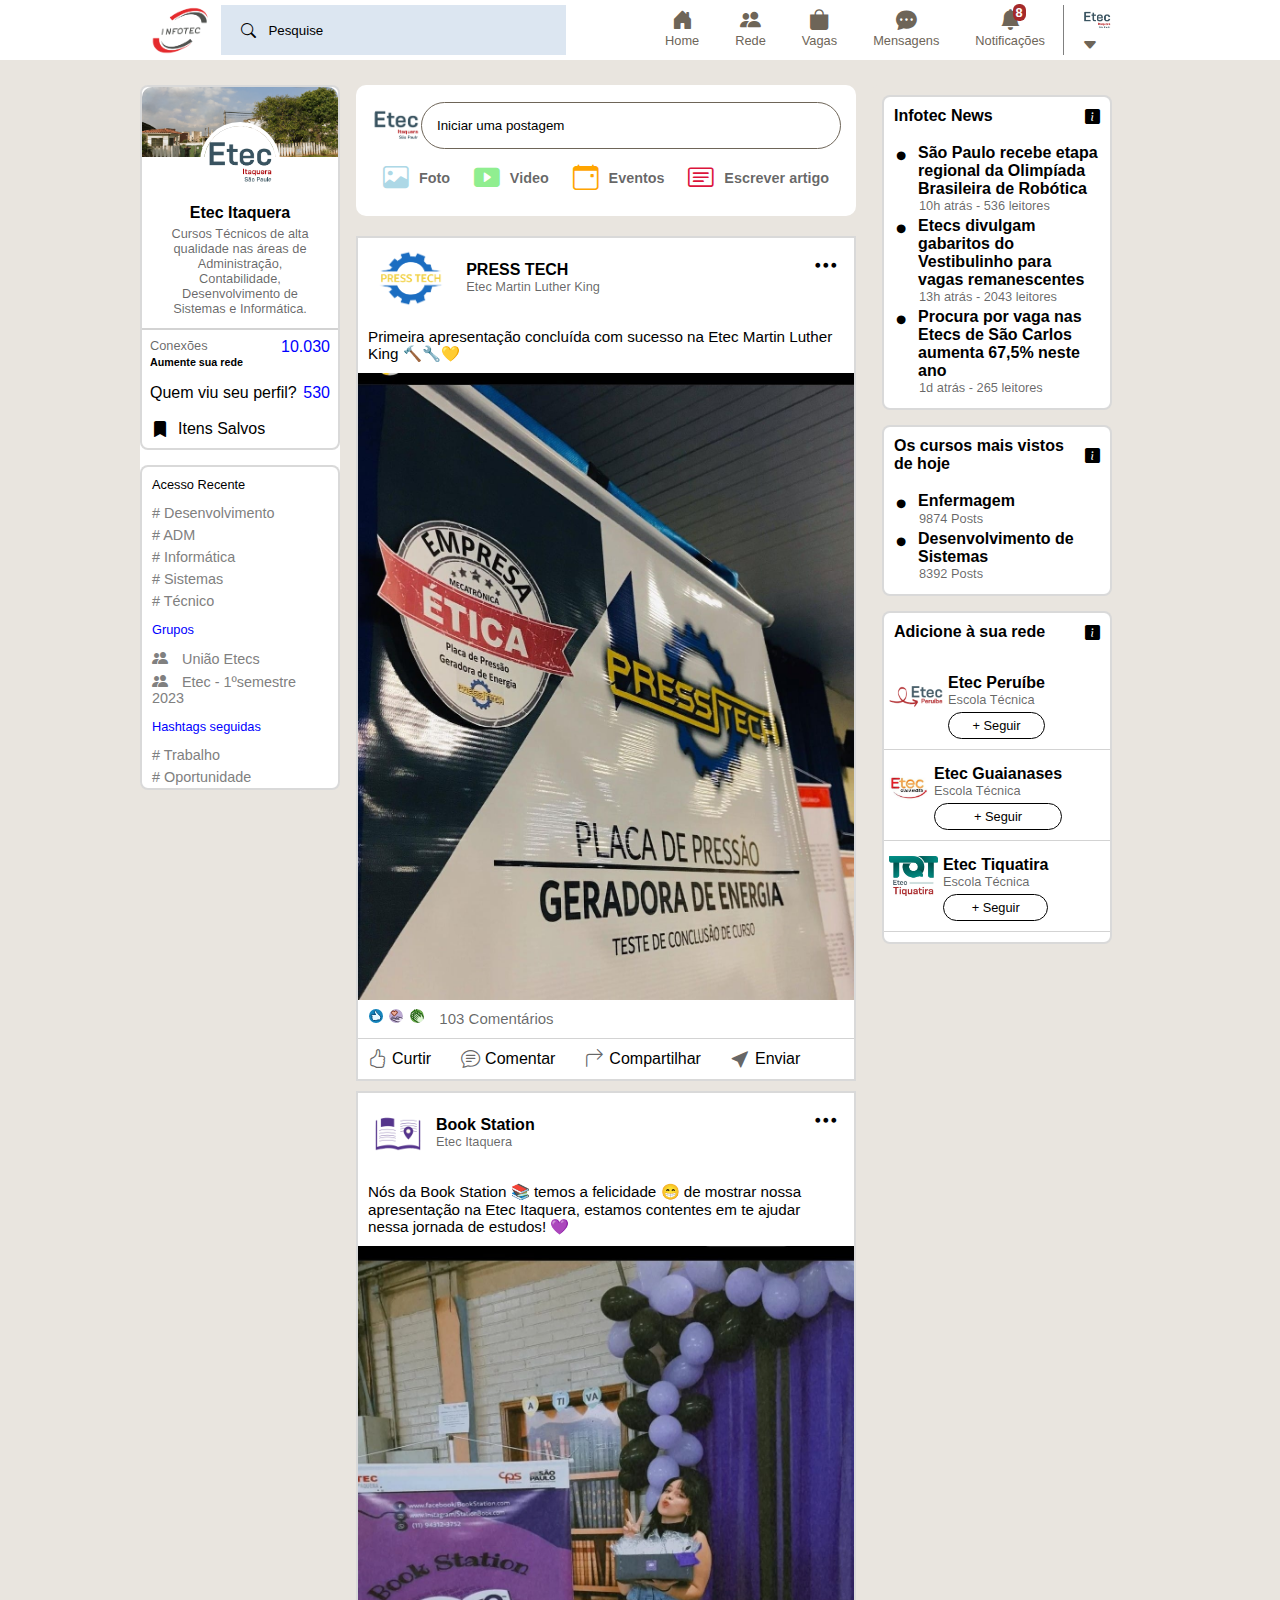
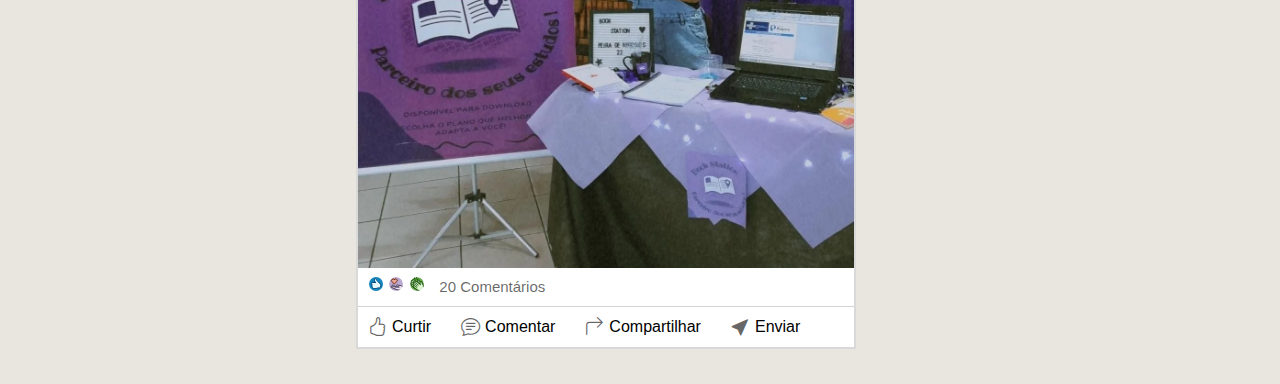
==== index.html @ 83919530 "att index" ====
<html lang="en">

<head>

    <meta name="viewport" content="width=device-width, initial-scale=1.0">

    <link rel="stylesheet" href="public/style.css">
    <link rel="stylesheet" href="public/mainbody.css">
    <link rel="stylesheet" href="public/sidebar.css">
    <link rel="stylesheet" href="public/activities.css">
    <title>Infotec</title>
    <link rel="stylesheet" href="https://cdn.jsdelivr.net/npm/bootstrap-icons@1.4.1/font/bootstrap-icons.css">
    <link rel="shortcut icon" href="public/infoteclogo.png" type="image/x-icon">
    <style>
        * {
            font-family: -apple-system, BlinkMacSystemFont,
                'Segoe UI', Roboto, Oxygen, Ubuntu, Cantarell,
                'Open Sans', 'Helvetica Neue', sans-serif;
        }
    </style>
</head>

<body>

    <!-- Nav bar header -->
    <div class="header">
        <div class="header_left">
            <img src="public/logoinfotec.png" style="height:50px" ; alt="no image">
            <div class="search_box">
                <i class="bi bi-search"></i>
                <input type="text" class="search_input" value="Pesquise">
            </div>
        </div>
        <div class="header_right">
            <div class="nav_link ">
                <div class="nav_icon">
                    <i class="bi bi-house-door-fill" style="font-size: 1.3rem  !important;"></i>
                </div>
                <div class="nav_text">Home</div>
            </div>

            <div class="nav_link network">
                <div class="nav_icon">
                    <i class="bi bi-people-fill" style="font-size: 1.3rem  !important;"></i>
                </div>
                <div class="nav_text">Rede</div>
            </div>

            <div class="nav_link jobs">
                <div class="nav_icon"><i class="bi bi-bag-fill" style="font-size: 1.3rem  !important;"></i></div>
                <div class="nav_text">Vagas</div>
            </div>

            <div class="nav_link">
                <div class="nav_icon">
                    <i class="bi bi-chat-dots-fill" style="font-size: 1.3rem  !important;"></i>
                </div>
                <div class="nav_text">Mensagens</div>
            </div>

            <div class="nav_link">
                <div class="nav_icon">
                    <div class="info">8</div>
                    <i class="bi bi-bell-fill" style="font-size: 1.3rem  !important;"></i>
                </div>
                <div class="nav_text">Notificações</div>
            </div>

            <div class="header_right_2" style="border-left: 1px solid grey;">
                <div class="nav_link">
                    <div class="nav_icon">
                        <img src="public/image.png" alt="non" style="height:30px;object-fit: contain;border-radius:50px; ;">
                        <div class="nav_text dropdown drop">

                            <i class="bi bi-caret-down-fill dropdown"
                                style="font-size: 1rem  !important; float: center;"></i>
                            <div class="dropdown-content">
                                <div class="dropdown_profile">
                                    <img src="public/image.png" style="height:50px;object-fit: contain;border-radius:50px;"
                                        alt="noimage">
                                    <div class="dropdown_profile_info" style="padding-left:10px;">
                                        <div class="act_title">
                                            Etec Itaquera
                                        </div>
                                        <div class="acoount_name">
                                            Cursos Técnicos de alta qualidade nas áreas de Administração, Contabilidade,
                                            Desenvolvimento de Sistemas e Informática.
                                        </div>
                                    </div>
                                </div>
                                <div class="profile_view_button">
                                    Ver Perfil
                                </div>

                                <div class="bdr_bottom"></div>
                                <div class="title" style="color:black;">Configurações</div>
                                <div class="list">Ajustes & Privacidade</div>
                                <div class="list">Ajuda</div>
                                <div class="list bdr_bottom">Idioma</div>

                                <div class="title" style="color:black;">Gerenciar</div>
                                <div class="list">Posts & Atividade</div>
                                <div class="list bdr_bottom">Conta Empresarial</div>
                                <div class="list">Sair</div>
                            </div>
                        </div>
                    </div>
                </div>
                <div class="small_screen">
                    <i class="bi bi-three-dots"></i>
                </div>
            </div>
        </div>
    </div>

    <!-- Mainbody -->
    <div class="mainbody">
        <div class="sidebar" style="border:none;">

            <div class="sidebar_first_col">
                <div class="profile_header" style="border-top-left-radius: 10px;border-top-right-radius:10px;"></div>
                <img src="public/image.png" alt="noimage" style="height:80px;
                    width:80px;
                    border-radius: 50%;
                    border:4px solid white;
                    
                    margin:-35px auto 0 auto;">

                <div class="profile_info">
                    <p style="text-align: center;" class="act_title">Etec Itaquera</p>
                    <p class="account_name">Cursos Técnicos de alta qualidade nas áreas de Administração, Contabilidade,
                        Desenvolvimento de Sistemas e Informática.
                    </p>
                </div>

                <div style="border:0.2px solid lightgrey"></div>
                <div class="connections">
                    <span style="float:left" class="account_name">Conexões</span>
                    <span style="float:right"><a href="#" style="color:blue;">10.030</a></span>
                    <br>
                    <h6>Aumente sua rede</h6>
                </div>
                <div class="viewed">
                    <div class="text" class="account_name">Quem viu seu perfil?</div>
                    <div><a href="#" style="color:blue;">530</a></div>
                </div>

                <div class="sidebar_footer">
                    <i class="bi bi-bookmark-fill"></i>
                    <div>Itens Salvos</div>
                </div>
            </div>

            <div class="sidebar_second_col">
                <div class="sidebar_title">Acesso Recente</div>
                <div class="recent">
                    <div class="sidebar_second_text"># Desenvolvimento</div>
                    <div class="sidebar_second_text"># ADM</div>

                    <div class="sidebar_second_text"># Informática</div>

                    <div class="sidebar_second_text"># Sistemas</div>

                    <div class="sidebar_second_text"># Técnico</div>
                </div>
                <div class="sidebar_title" style="color:blue">Grupos</div>


                <div class="recent">
                    <div class="sidebar_second_text"><i class="bi bi-people-fill"
                            style="margin-right:10px;font-size: medium;"></i> União Etecs</div>
                    <div class="sidebar_second_text"><i class="bi bi-people-fill"
                            style="margin-right:10px;font-size: medium;"></i> Etec - 1ºsemestre 2023</div>


                </div>

                <div class="sidebar_title" style="color:blue">Hashtags seguidas</div>


                <div class="recent">
                    <div class="sidebar_second_text"># Trabalho</div>
                    <div class="sidebar_second_text"># Oportunidade</div>
                </div>
            </div>

        </div>

        <!-- POSTS -->
        <div class="posts">
            <div class="post_box">
                <div class="input">
                    <div class="input_text">
                        <img src="public/image.png" alt="no image" class=profile>
                        <input type="text" value="Iniciar uma postagem" class="post_input">
                    </div>
                    <div class="input_blocks">
                        <div class="input_option">
                            <div class="option"><i class="bi bi-image" style="color:lightblue"></i> </div>
                            <div class="option_text">Foto</div>
                        </div>
                        <div class="input_option">
                            <div class="option"><i class="bi bi-play-btn-fill" style="color:lightgreen"></i> </div>
                            <div class="option_text">Video</div>
                        </div>
                        <div class="input_option">
                            <div class="option"><i class="bi bi-calendar-event" style="color:orange"></i> </div>
                            <div class="option_text">Eventos</div>
                        </div>
                        <div class="input_option">
                            <div class="option"><i class="bi bi-card-text" style="color:crimson"></i> </div>
                            <div class="option_text">Escrever artigo</div>
                        </div>
                    </div>
                </div>
            </div>

            <div class="post_item">
                <div class="post_item_header">
                    <div class="post_item_info">
                        <img src="public/logoPress.png" alt="no image" class="post_profile" style="height:60px">
                        <div class="post_item_owner" style="margin-left:8px;">
                            <a href="#" class="act_title">PRESS TECH </a>
                            <p class="account_name">Etec Martin Luther King</p>
                        </div>
                    </div>
                    <i class="bi bi-three-dots" style="padding:5px;"></i>
                </div>

                <div class="post_item_body_info">
                    <p style="font-size: 0.95rem;">Primeira apresentação concluída com sucesso na Etec Martin Luther King 🔨🔧💛
                    </p>
                </div>

                <img width="100%" controls class="post_iten_body_video" style="outline:none;" src="public/WhatsApp Image 2023-07-19 at 13.06.39.jpeg" alt="">
                <!-- <video width="100%" controls class="post_iten_body_video" style="outline:none;">
                    <source src="box_model.mp4" type="video/mp4">
                </video> -->

                <div class="post_item_comment_info">
                    <img src="public/1.svg" alt="">
                    <img src="public/2.svg" alt="">
                    <img src="public/3.svg" alt="">
                    <span class="account_name">103 Comentários</span>

                </div>

                <div class="post_item_footer">
                    <div class="footer_item">
                        <i class="bi bi-hand-thumbs-up"></i>
                        <div>Curtir</div>
                    </div>
                    <div class="footer_item">
                        <i class="bi bi-chat-text"></i>
                        <div>Comentar</div>
                    </div>
                    <div class="footer_item">
                        <i class="bi bi-arrow-90deg-right"></i>
                        <div>Compartilhar</div>

                    </div>
                    <div class="footer_item">

                        <i class="bi bi-cursor-fill"></i>
                        <div>Enviar</div>

                    </div>
                </div>  
            </div>

            <div class="post_item">
                <div class="post_item_header">
                    <div class="post_item_info">
                        <img src="public/logoBook.png" alt="no image" class="post_profile" style="height:60px">
                        <div class="post_item_owner" style="margin-left:8px;">
                            <a href="#" class="act_title">Book Station </a>
                            <p class="account_name">Etec Itaquera</p>
                        </div>
                    </div>
                    <i class="bi bi-three-dots" style="padding:5px;"></i>
                </div>

                <div class="post_item_body_info">
                    <p style="font-size: 0.95rem;">Nós da Book Station 📚 temos a felicidade 😁 de mostrar nossa apresentação na Etec Itaquera, estamos contentes em te ajudar nessa jornada de estudos! 💜
                    </p>
                </div>

                <img width="100%" controls class="post_iten_body_video" style="outline:none;" src="public/WhatsApp Image 2023-07-19 at 13.06.46.jpeg" alt="">
                <!-- <video width="100%" controls class="post_iten_body_video" style="outline:none;">
                    <source src="box_model.mp4" type="video/mp4">
                </video> -->

                <div class="post_item_comment_info">
                    <img src="public/1.svg" alt="">
                    <img src="public/2.svg" alt="">
                    <img src="public/3.svg" alt="">
                    <span class="account_name">20 Comentários</span>

                </div>

                <div class="post_item_footer">
                    <div class="footer_item">
                        <i class="bi bi-hand-thumbs-up"></i>
                        <div>Curtir</div>
                    </div>
                    <div class="footer_item">
                        <i class="bi bi-chat-text"></i>
                        <div>Comentar</div>
                    </div>
                    <div class="footer_item">
                        <i class="bi bi-arrow-90deg-right"></i>
                        <div>Compartilhar</div>

                    </div>
                    <div class="footer_item">

                        <i class="bi bi-cursor-fill"></i>
                        <div>Enviar</div>

                    </div>
                </div>  
            </div>

            

            

        </div>
        <div class="activity">

            <div class="news">

                <div class="news_head">
                    <div class="news_title">Infotec News</div>
                    <i class="bi bi-info-square-fill" style="font-size:15px;"></i>
                </div>
                <br>

                <div class="new_list">

                    <a class="act_title"
                        href="https://g1.globo.com/sp/sao-paulo/noticia/2019/08/04/sao-paulo-recebe-etapa-regional-da-olimpiada-brasileira-de-robotica.ghtml"
                        target="_blank" style="display: flex;flex-direction: row;align-items: flex-start;">
                        <i class="bi bi-record-fill"
                            style="font-size:14px;margin-right:10px;display:block;margin-top:5px;">
                        </i>
                        São Paulo recebe etapa regional da Olimpíada Brasileira de Robótica
                    </a>
                    <div style="margin-left:25px;" class="account_name">10h atrás - 536 leitores</div>
                </div>


                <div class="new_list">
                    <a class="act_title"
                        href="https://g1.globo.com/sp/sao-paulo/noticia/2019/06/18/etecs-divulgam-gabaritos-do-vestibulinho-para-vagas-remanescentes.ghtml"
                        target="_blank" style="display: flex;flex-direction: row;align-items: flex-start;">
                        <i class="bi bi-record-fill"
                            style="font-size:14px;margin-right:10px;display:block;margin-top:5px;">
                        </i>
                        Etecs divulgam gabaritos do Vestibulinho para vagas remanescentes
                    </a>
                    <div style="margin-left:25px;" class="account_name">13h atrás - 2043 leitores</div>
                </div>
                <div class="new_list">
                    <a class="act_title"
                        href="https://g1.globo.com/sp/sao-carlos-regiao/noticia/2019/03/19/procura-por-vaga-nas-etecs-de-sao-carlos-aumenta-675-neste-ano.ghtml"
                        target="_blank" style="display: flex;flex-direction: row;align-items: flex-start;">
                        <i class="bi bi-record-fill"
                            style="font-size:14px;margin-right:10px;display:block;margin-top:5px;">
                        </i>
                        Procura por vaga nas Etecs de São Carlos aumenta 67,5% neste ano
                    </a>
                    <div style="margin-left:25px;" class="account_name">1d atrás - 265 leitores</div>
                </div>

            </div>

            <div class="news">

                <div class="news_head">
                    <div class="news_title">Os cursos mais vistos de hoje</div>
                    <i class="bi bi-info-square-fill" style="font-size:15px;"></i>
                </div>
                <br>

                <div class="new_list">
                    <div class="act_title" style="display: flex;flex-direction: row;align-items: flex-start;">
                        <i class="bi bi-record-fill"
                            style="font-size:14px;margin-right:10px;display:block;margin-top:5px;"></i>
                        Enfermagem
                    </div>
                    <div style="margin-left:25px;" class="account_name">9874 Posts</div>
                </div>

                <div class="new_list">
                    <div class="act_title" style="display: flex;flex-direction: row;align-items: flex-start;">
                        <i class="bi bi-record-fill"
                            style="font-size:14px;margin-right:10px;display:block;margin-top:5px;"></i>
                        Desenvolvimento de Sistemas
                    </div>
                    <div style="margin-left:25px;" class="account_name">8392 Posts</div>
                </div>
            </div>

            <div class="news">
                <div class="news_head">
                    <div class="news_title act_title">Adicione à sua rede</div>
                    <i class="bi bi-info-square-fill" style="font-size:15px;"></i>
                </div>
                <br>
                <div class="account_feed">
                    <img src="public/unilever.png" alt="no image" class="account_picture">
                    <div class="account_info">
                        <p class="act_title">Etec Peruíbe</p>
                        <p class="account_name">Escola Técnica</p>
                        <div class="follow">
                            + Seguir
                        </div>
                    </div>
                </div>
                <div class="account_feed">
                    <img src="public/guainases.jpg" alt="no image" class="account_picture">
                    <div class="account_info">
                        <h4 class="act_title">Etec Guaianases</h4>
                        <p class="account_name">Escola Técnica</p>

                        <div class="follow">
                            + Seguir
                        </div>
                    </div>
                </div>

                <div class="account_feed">
                    <img src="public/myntra.jpg" alt="no image" class="account_picture">
                    <div class="account_info">
                        <h4 class="act_title">Etec Tiquatira</h4>
                        <p class="account_name">Escola Técnica</p>

                        <div class="follow">
                            + Seguir
                        </div>
                    </div>
                </div>
            </div>
        </div>

    </div>
    <script src="/__/firebase/8.4.3/firebase-app.js"></script>
    <script src="/__/firebase/init.js"></script>
</body>

</html>
---- public/style.css ----
*{
    box-sizing: border-box;
    margin:0px;
}
:root{
    --search :#dce6f1;
    --header_text: rgba(0,0,0,.9);
    --font_header_icon_size: 1.6rem;   
    --para_font_size: 0.8rem;
    --para_color:rgba(0,0,0,.6);
    --para_font_weight: 400;
    --header_font_weight: 600;
    --body_background: #e9e5df;
    
} 

body{
    background-color: var(--body_background);
}

.header{
    padding:5px 150px;
    position:sticky;
    top:0;
    display: flex;
    justify-content: space-between;
    align-items: center;
    background-color: white;
    z-index:1;
}


.header_left{
    display: flex;
    flex-direction: row;
    height: fit-content;
}
.header_left > img{
    object-fit: contain;
    height: 40px;
}

.header_left > .search_box{
    background-color: var(--search);
 
    display: flex;
    
    flex-direction: row;
    justify-content: space-around;
    align-items: center;
    font-weight: 600;
 
    margin-left:10px;

 
}



.header_right_2{
    display: flex;
    flex-direction: row;
    justify-content: center;
    align-items: center;
}
.search_box > input[type=text]{
    border: none;
    outline: none;
    background: transparent;
    height:40px;
    margin-left:10px;
    width:300px;
}

.header_right{
    display:flex;
    flex-direction: row;
  
}

.nav_link{
    box-sizing: content-box;
    display: flex;
    flex-direction: column;
    justify-content: center;
    align-items: center;
    color:#6e6558;
    padding:0px 18px;
}

.nav_link:hover{

    color:rgba(0,0,0) ;
    cursor:pointer;
}
.bi{
    font-size: var(--font_header_icon_size);

}

.nav_text{
    font-size: var(--para_font_size);
    padding: 2px 0px;
}


.nav_icon{
    position:relative;
    font-size: var(--para_font_size);

}

.info{
    position:absolute;
    top:-6;
    right:-5;
    background-color:brown;
    color:white;
    padding:1px 3px;
    font-weight: 600;
    border-radius: 6px;
}

.bi-search{
    font-size: 15px !important;
    font-weight: 600 !important;
    margin-left: 20px;

}

.right_nav_text{
    width:130px;
    text-align: center;
    font-size: 0.8rem;
}
---- public/mainbody.css ----
:root{
    --message: rgba(0,0,0,0.6);
    --border_color: rgba(0,0,0,.15);
    --para_color:rgba(0,0,0,.6)
}
.mainbody{
    margin:25px 140px;
    display: grid;
    grid-template-columns: 20% 50% 25%;
    grid-gap:16px;
 
}

.sidebar, .posts, .activity{
    background-color:white;
    padding:10px;
    border-top-right-radius: 8px;
    border-top-left-radius: 8px;
    border:2px solid var(--border_color);
  

}

/* .sidebar{
    border:none;
    background-color: #e9e5df;
}
.activity{
    padding:0px;
    border:none;
} */

.sidebar{
    display:grid;
    grid-template-rows: 1fr;
    grid-row-gap: 5px ;

}

.sidebar, .activity{
    height: fit-content;
    display: flex;
    flex-direction: column;
    justify-content: stretch;
  
}

.posts{
    background: transparent;
    padding:0px;
    border: none;
    display: flex;
    flex-direction: column;
    align-items: stretch;

}

.post_item{
    background-color:white;

    border:2px solid var(--border_color);

    height:fit-content;
} 
.post_item_header{
    padding:10px;
}
.box1, .act{
    height:300px;
}

.profile{
    height:50px;
    border-radius: 50%;
}


.post_input{
    width:90%;
    padding:15px;
    border: 1px solid #6e6558;
    border-radius:500px;
    outline:none;
    color:black;

}

.post_input:hover{
    background: transparent;
}

.input_blocks{
    display: flex;
    flex-direction: row;
    justify-content: space-around;
    align-items:center;
    flex-wrap: wrap;

}

.input_option{
    display: flex;
    flex-direction: row;
    align-items: center;
}


.post_box{
    padding:15px;
    background-color: white;
    margin-bottom:20px;
    border-radius: 10px;
    color: var(--para_color);
    font-weight: 400;
}
.input_text{
    display: flex;
    flex-direction: row;
    justify-content: space-evenly;
    align-items: center;

}

.option{
    margin-right:10px;
}

.post_item{
    margin-bottom: 10px;
}
.input_option{
    padding:10px;
    margin-top:5px;
    border-radius:5px;
}
.input_option:hover{
    
    background:rgba(0,0,0,.15);
    cursor:pointer;
}

.post_item_owner > a{
    text-decoration:none;
    color:black;
    font-size: 1.4 rem;
    font-weight:600;
}
.post_item_owner > a:hover{
    color:blue;
}


.post_item_header{
    display: flex;
    justify-content: space-between;
    align-items: flex-start;
}

.post_item_info{
    display: flex;
    align-items: center;
    justify-content: space-between;
}

.post_item_body_info{
    padding-left:10px;
    padding-right:10px;
   
}

.post_item_body_info > p{
    font-size: 0.8rem;
}
.post_item_header > i:hover{
    cursor:pointer;
    background-color:lightgray;
    border-radius: 500px;
    
}


.post_item_body_info >p {
    padding:10px 0px;
    font-size: 1.05rem;
    color:black;
}

.post_item_body_video > video{
   object-fit: contain;
   width: 400px;
}

.post_item_footer{
    display: flex;
    flex-direction: row;
    justify-content: flex-start;
    align-items: center;
    border-top:1px solid lightgray;
    flex-wrap: wrap;

}

.post_item_footer > .footer_item{
    margin-right:10px;
    color:black;
    font-size: 0.8 rem !important;
}

.footer_item{
    display:flex;
    align-items: center;
    justify-content: space-between;
    padding:10px;
}

.footer_item:hover{
    background-color:lightgrey;
    padding:10px;
    cursor:pointer;
}

.footer_item > i{ 
    font-weight: 600;
    color:var(--message);
    font-size:1.2rem;
    margin-right:5px;
}


.post_item_comment_info{
    margin:4px 0px;
    padding-left:10px;
    padding-right: 10px;
}

.post_item_comment_info > span{
    line-height: 2;
    margin-left:10px;
    font-size: 15px;
}
---- public/sidebar.css ----
:root{
    --message: rgba(0,0,0,0.6);
    --message_font_size:0.8rem;
    --sidebar_title_size: 0.8rem;
    --message_font_weight: 500;
    --list_background: #e9e5df;
}

.sidebar{
    padding:0  !important;
    border-radius: 10px;
    border:1px solid black;
    display: flex;
    flex-direction: column;
}

.profile_header {
    background-image: url("fundo.png");
    height: 70px;
    background-size: cover;
}

.sidebar_first_col > .profile_info{
    text-align: center;
    padding:0px 20px;
    padding-bottom:10px; 
}

.sidebar_first_col{
display: flex;
flex-direction: column;
align-items: stretch;
border:2px solid rgba(0,0,0,.15);
margin-bottom:10px;
width:100%;
background-color: white;
}

.profile_info > p{
    padding:2px;
}

.connections{
    padding:8px;
    width:100%;
}
.viewed{
    padding:8px;
    height: fit-content;
    display:flex;
    align-items: center;
    justify-content: space-between;
    width:100%;
}


.connections:hover{
    background:var(--list_background);
    cursor: pointer;
}

.viewed:hover{
    background:var(--list_background);
    cursor: pointer;

}

.sidebar_footer{
    display: flex;
    align-items: center;
    padding:10px;
}

 .sidebar_footer >i{
    margin-right:10px;
    font-size: medium;
}

.sidebar_access{
    padding:10px;
    font-size: var(--sidebar_title_size);
    border: 1px solid lightgray;
    border-left:none;
    width:100%;
    border-right:none;

}
a{
    text-decoration: none;
    color:black;

}

.sidebar_access:hover{
    cursor: pointer;
    background-color: var(--list_background);
}

 a:hover{
    color:blue;
}

.sidebar_second_col{
    display: flex;
    flex-direction: column;
    align-items:stretch;
    height:fit-content;
    flex-wrap: wrap;
    border:2px solid rgba(0,0,0,.15);
    background-color:white;
}

.title_text:hover{
    text-decoration: underline;
}

.sidebar_title{
    margin:10px;
    font-size: var(--message_font_size);
  
}
.sidebar_second_text{
    padding:3px 10px;
    font-size: 0.9rem;
    color:grey;
    font-weight: 500;
}

.sidebar_second_text:hover{
    background-color: var(--list_background);
}

.sidebar_second_col, .sidebar_first_col{
    border-radius: 8px;
}

/* .recent{
    padding:0 10px;
} */
---- public/activities.css ----
:root{
    --message: rgba(0,0,0,0.6);
    --message_font_size:0.8rem;
    --message_title_size: 0.9rem;
    --message_font_weight: 600;
    --list_background: #e9e5df;
}
.new_list{
    background-color: white;
    margin-bottom:2px;
    display: flex;
    flex-direction: column;
    align-items: stretch;
    
    padding: 1px 10px;
  
    justify-content: center;
   
    width:100%; 
}

.new_list:hover{
    background-color: var(--list_background);
    cursor: pointer;
}

.activity{
    background-color: #e9e5df !important;
    border:none;
}

.act_title{
    font-size: va(--message_title_size);
    font-weight: var(--message_font_weight);
    
}
.news{
    border:2px solid var(--border_color);
    height:fit-content;
    margin-bottom:15px;
    background-color: white;
    border-radius: 8px;
    padding-bottom:10px;
}

.news_title{
    font-weight: var(--message_font_weight);
}

.account_name{
    color:rgba(0,0,0,0.6);font-size: 0.8rem;
}

.account_feed{
    display: flex;
    flex-direction: row;
    margin-top:5px;
    padding:10px 5px;
    border-bottom: 1px solid lightgray;
    flex-wrap: wrap;

}
.account_picture{
    height:40px;
    object-fit: contain;
}
.account_info{
    margin-left:5px;
}
.follow{
    padding:5px;
    text-align: center;
    font-size: var(--message_font_size);
    font-weight: 500;
    margin-top:5px;
    border-radius: 50px;
    border:1px solid black;
}

.follow:hover{
    background-color:var(--list_background);
    cursor: pointer;
}

.news_head{
    display: flex;
    flex-direction: row;
    align-items: center;
    justify-content: space-between;
    padding:10px;
    padding-bottom: 0px;
}

.small_screen{
    display: none;
}

.option_text{
    font-size: 0.9rem;
    font-weight: var(--message_font_weight);
}
.dropdown{
    position:relative;
 

}

.dropdown-content{
    display:none;
    height:fit-content;
    padding:5px 0px;
    position:absolute;
    left:-190px;
    
    background-color: white;
    border-radius:10px;
    border:1px solid lightgray;
    width: 250px;

}

.dropdown .title{
    font-size: var(--message_title_size);
    font-weight: 600;
    padding:10px;
    padding-bottom:5px;
    
}
.list{
    padding:8px 10px;
    font-size: small;
}

.list:hover{
    text-decoration: underline;
    background-color: var(--list_background);
}

.dropdown:hover .dropdown-content{
    display: block;
}

.bdr_bottom{
    border-bottom: 0.2px solid rgba(0,0,0,.15);
}

.dropdown_profile{
    display: flex;
    flex-direction: row;
    height: fit-content;
    padding:10px;
}

.profile_view_button{
    border:1px solid blue;
    text-align: center;
    padding:5px ;
    margin: 10px;
    
    border-radius: 500px;
}



@media  screen and (max-width:650px)  {
    .sidebar, .activity{
        display: none;
    }
    .mainbody{
        margin:0px 5px;
        display: grid;
        grid-template-columns: 1fr;
    }
    .header{
        margin
        :0px;
        padding:10px;
    }
    .nav_text{
        display: none;
    }

    .search_input{
        display: none;
    }
    .search_box{
        background-color: white  !important;
    }

    .height_right_2 > .nav_link, .right_nav_text{
        display:none;

    }
    .small_screen{
        display: block;
        padding:5px;
        border-radius:50px;
        
    }
    .small_screen:hover{
        background-color: lightgray;
        cursor: pointer;
    }
    .bi-grid-3x3-gap-fill{
        display: none;
    }

    .post_box{
        margin-top:20px;
    }

    .drop{
     display: block!important;
    }

    body::-webkit-scrollbar {
    
      }
}


@media screen and (min-width:650px) and (max-width:1000px){
    
    .sidebar{display: none;}
    .header{
        margin:0px;
        padding:10px;
    }
    .mainbody{
        display: grid;
        margin:0px 10px;
        margin-top: 15px;
        grid-template-columns: 1fr 0.5fr;
        
    }
    .small_screen{
        display: block;
        padding:5px;
        border-radius:50px;
        
    }
    .search_input{
        display: none;
    }
    .search_box{
        background-color: white  !important;
    }

    .right_nav_text{
        display:none;
    }
}

@media screen and (min-width:375px) and (max-width:649px){
    .jobs, .network{
        display:none;
    }
}
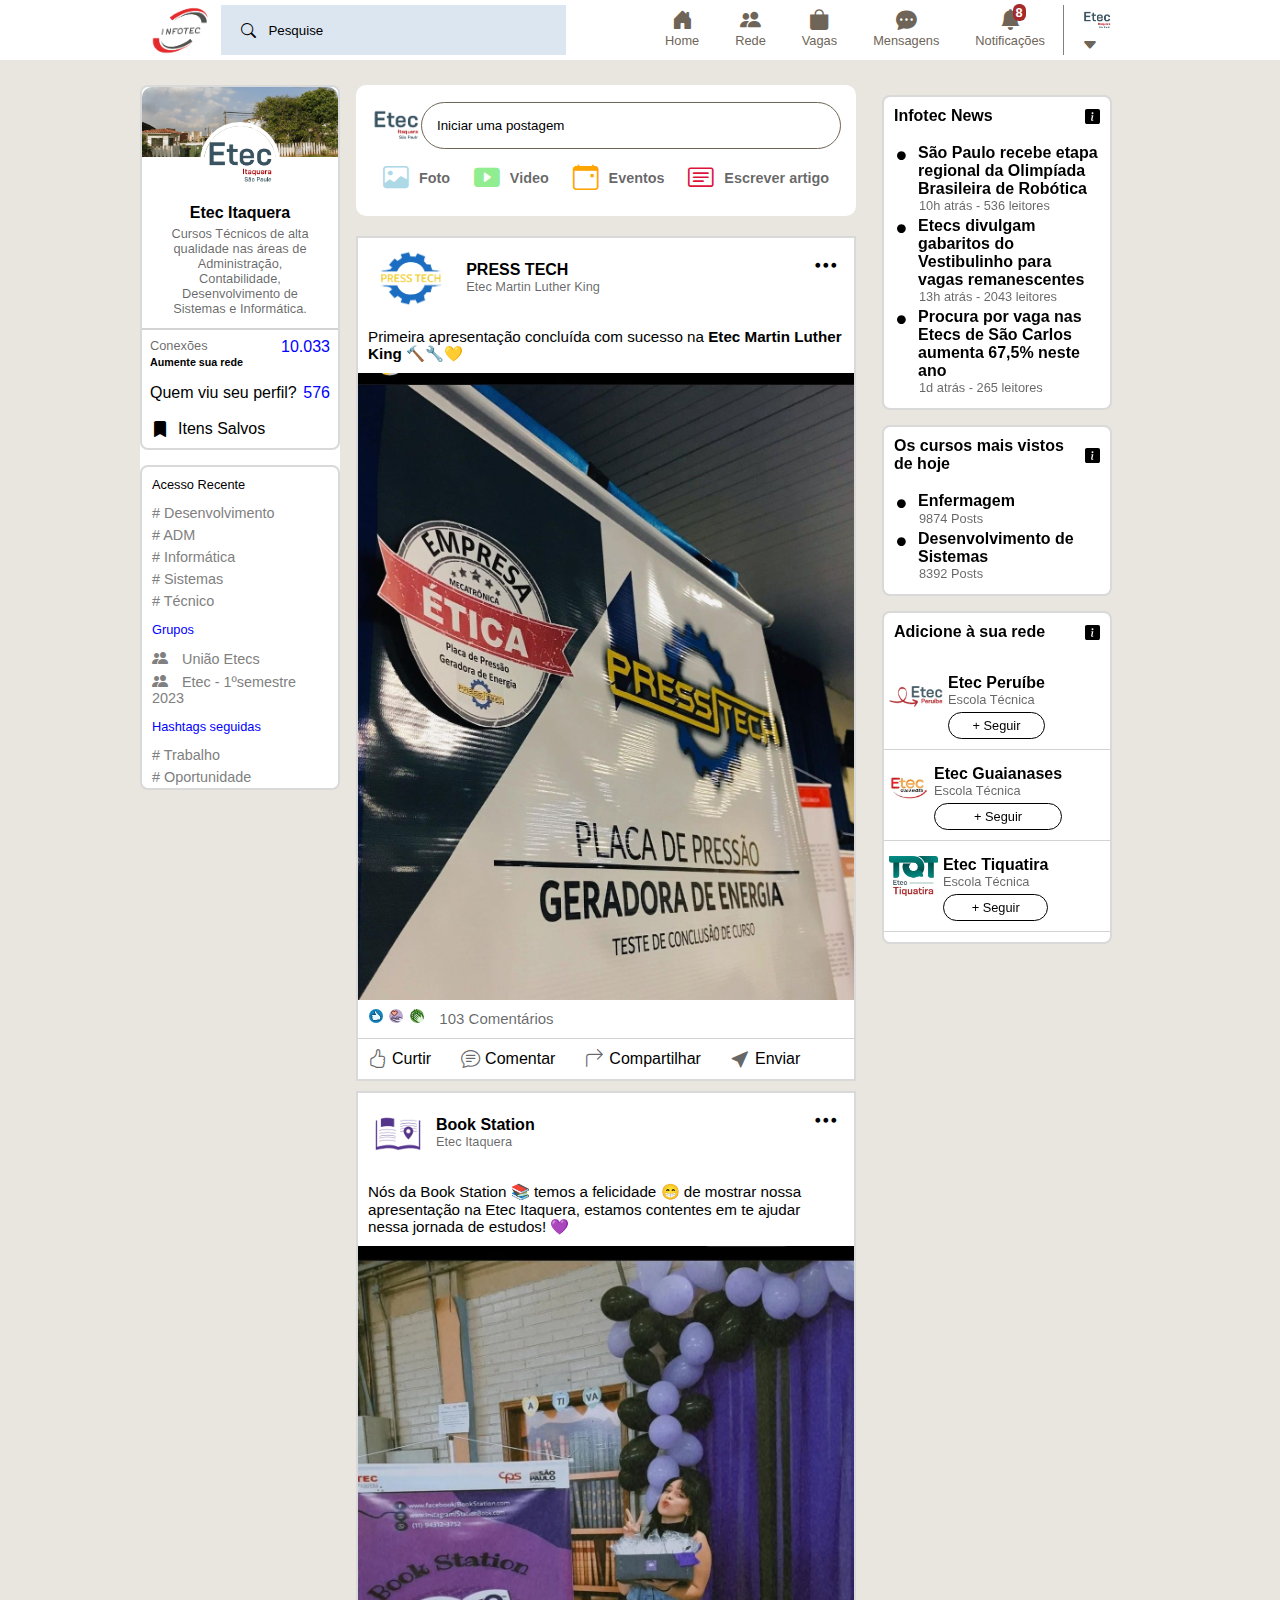
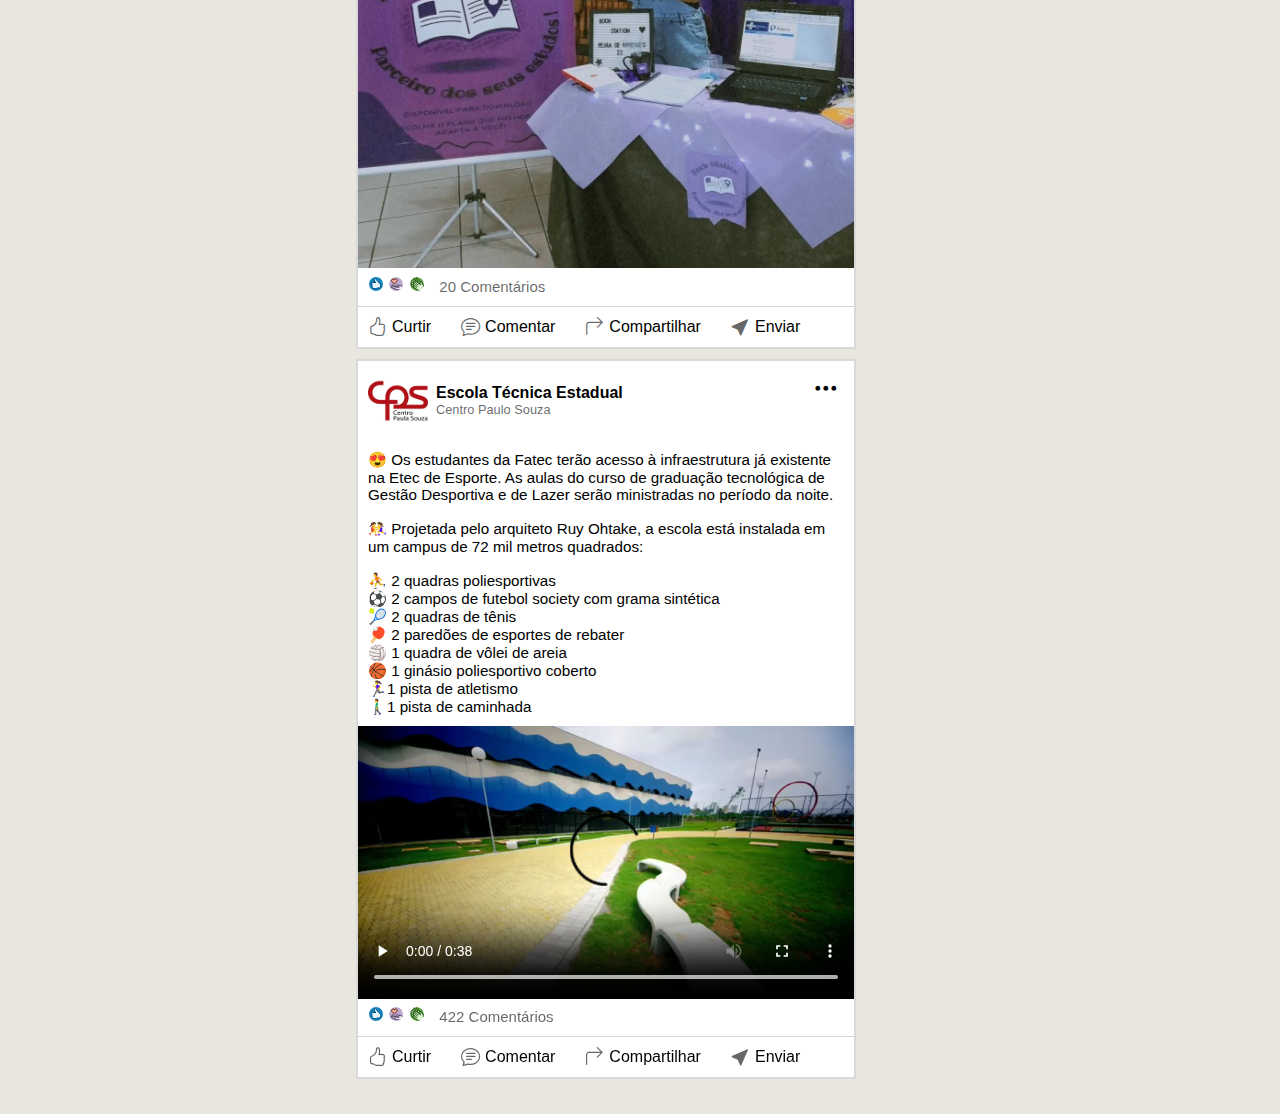
==== commit f10dca1b: "config att" ====
--- a/index.html
+++ b/index.html
@@ -10,7 +10,7 @@
     <link rel="stylesheet" href="public/activities.css">
     <title>Infotec</title>
     <link rel="stylesheet" href="https://cdn.jsdelivr.net/npm/bootstrap-icons@1.4.1/font/bootstrap-icons.css">
-    <link rel="shortcut icon" href="public/infoteclogo.png" type="image/x-icon">
+    <link rel="shortcut icon" href="public/logoinfotec.png" type="image/x-icon">
     <style>
         * {
             font-family: -apple-system, BlinkMacSystemFont,
@@ -69,15 +69,16 @@
             <div class="header_right_2" style="border-left: 1px solid grey;">
                 <div class="nav_link">
                     <div class="nav_icon">
-                        <img src="public/image.png" alt="non" style="height:30px;object-fit: contain;border-radius:50px; ;">
+                        <img src="public/image.png" alt="non"
+                            style="height:30px;object-fit: contain;border-radius:50px; ;">
                         <div class="nav_text dropdown drop">
 
                             <i class="bi bi-caret-down-fill dropdown"
                                 style="font-size: 1rem  !important; float: center;"></i>
                             <div class="dropdown-content">
                                 <div class="dropdown_profile">
-                                    <img src="public/image.png" style="height:50px;object-fit: contain;border-radius:50px;"
-                                        alt="noimage">
+                                    <img src="public/image.png"
+                                        style="height:50px;object-fit: contain;border-radius:50px;" alt="noimage">
                                     <div class="dropdown_profile_info" style="padding-left:10px;">
                                         <div class="act_title">
                                             Etec Itaquera
@@ -136,13 +137,13 @@
                 <div style="border:0.2px solid lightgrey"></div>
                 <div class="connections">
                     <span style="float:left" class="account_name">Conexões</span>
-                    <span style="float:right"><a href="#" style="color:blue;">10.030</a></span>
+                    <span style="float:right"><a href="#" style="color:blue;">10.033</a></span>
                     <br>
                     <h6>Aumente sua rede</h6>
                 </div>
                 <div class="viewed">
                     <div class="text" class="account_name">Quem viu seu perfil?</div>
-                    <div><a href="#" style="color:blue;">530</a></div>
+                    <div><a href="#" style="color:blue;">576</a></div>
                 </div>
 
                 <div class="sidebar_footer">
@@ -177,13 +178,11 @@
 
                 <div class="sidebar_title" style="color:blue">Hashtags seguidas</div>
 
-
                 <div class="recent">
                     <div class="sidebar_second_text"># Trabalho</div>
                     <div class="sidebar_second_text"># Oportunidade</div>
                 </div>
             </div>
-
         </div>
 
         <!-- POSTS -->
@@ -228,14 +227,12 @@
                 </div>
 
                 <div class="post_item_body_info">
-                    <p style="font-size: 0.95rem;">Primeira apresentação concluída com sucesso na Etec Martin Luther King 🔨🔧💛
+                    <p style="font-size: 0.95rem;">Primeira apresentação concluída com sucesso na <span style= "font-weight: bold;">Etec Martin Luther King</span> 🔨🔧💛
                     </p>
                 </div>
 
-                <img width="100%" controls class="post_iten_body_video" style="outline:none;" src="public/WhatsApp Image 2023-07-19 at 13.06.39.jpeg" alt="">
-                <!-- <video width="100%" controls class="post_iten_body_video" style="outline:none;">
-                    <source src="box_model.mp4" type="video/mp4">
-                </video> -->
+                <img width="100%" controls class="post_iten_body_video" style="outline:none;"
+                    src="public/WhatsApp Image 2023-07-19 at 13.06.39.jpeg" alt="">
 
                 <div class="post_item_comment_info">
                     <img src="public/1.svg" alt="">
@@ -265,7 +262,7 @@
                         <div>Enviar</div>
 
                     </div>
-                </div>  
+                </div>
             </div>
 
             <div class="post_item">
@@ -281,11 +278,13 @@
                 </div>
 
                 <div class="post_item_body_info">
-                    <p style="font-size: 0.95rem;">Nós da Book Station 📚 temos a felicidade 😁 de mostrar nossa apresentação na Etec Itaquera, estamos contentes em te ajudar nessa jornada de estudos! 💜
+                    <p style="font-size: 0.95rem;">Nós da Book Station 📚 temos a felicidade 😁 de mostrar nossa
+                        apresentação na Etec Itaquera, estamos contentes em te ajudar nessa jornada de estudos! 💜
                     </p>
                 </div>
 
-                <img width="100%" controls class="post_iten_body_video" style="outline:none;" src="public/WhatsApp Image 2023-07-19 at 13.06.46.jpeg" alt="">
+                <img width="100%" controls class="post_iten_body_video" style="outline:none;"
+                    src="public/WhatsApp Image 2023-07-19 at 13.06.46.jpeg" alt="">
                 <!-- <video width="100%" controls class="post_iten_body_video" style="outline:none;">
                     <source src="box_model.mp4" type="video/mp4">
                 </video> -->
@@ -318,12 +317,78 @@
                         <div>Enviar</div>
 
                     </div>
-                </div>  
-            </div>
-
-            
-
-            
+                </div>
+            </div>
+
+            <div class="post_item">
+                <div class="post_item_header">
+                    <div class="post_item_info">
+                        <img src="public/cps.jpg" alt="no image" class="post_profile" style="height:60px">
+                        <div class="post_item_owner" style="margin-left:8px;">
+                            <a href="#" class="act_title">Escola Técnica Estadual </a>
+                            <p class="account_name">Centro Paulo Souza</p>
+                        </div>
+                    </div>
+                    <i class="bi bi-three-dots" style="padding:5px;"></i>
+                </div>
+
+                <div class="post_item_body_info">
+                    <p style="font-size: 0.95rem;">
+                        😍 Os estudantes da Fatec terão acesso à infraestrutura já existente na Etec de Esporte. As aulas do curso de graduação tecnológica de Gestão Desportiva e de Lazer serão ministradas no período da noite.
+                        <br> 
+                        <br>
+                        🤼‍♀️ Projetada pelo arquiteto Ruy Ohtake, a escola está instalada em um campus de 72 mil metros quadrados: 
+                        <br>
+                        <br>
+                        ⛹️ 2 quadras poliesportivas <br>
+                        ⚽️ 2 campos de futebol society com grama sintética <br>
+                        🎾 2 quadras de tênis <br>
+                        🏓 2 paredões de esportes de rebater <br>
+                        🏐 1 quadra de vôlei de areia <br>
+                        🏀 1 ginásio poliesportivo coberto <br>
+                        🏃‍♀️1 pista de atletismo <br>
+                        🚶‍♂️1 pista de caminhada <br>
+                    </p>
+                </div>
+
+                <video width="100%" controls class="post_iten_body_video" style="outline:none;">
+                    <source src="public/videoplayback.mp4" type="video/mp4">
+                </video>
+
+                <div class="post_item_comment_info">
+                    <img src="public/1.svg" alt="">
+                    <img src="public/2.svg" alt="">
+                    <img src="public/3.svg" alt="">
+                    <span class="account_name">422 Comentários</span>
+
+                </div>
+
+                <div class="post_item_footer">
+                    <div class="footer_item">
+                        <i class="bi bi-hand-thumbs-up"></i>
+                        <div>Curtir</div>
+                    </div>
+                    <div class="footer_item">
+                        <i class="bi bi-chat-text"></i>
+                        <div>Comentar</div>
+                    </div>
+                    <div class="footer_item">
+                        <i class="bi bi-arrow-90deg-right"></i>
+                        <div>Compartilhar</div>
+
+                    </div>
+                    <div class="footer_item">
+
+                        <i class="bi bi-cursor-fill"></i>
+                        <div>Enviar</div>
+
+                    </div>
+                </div>
+            </div>
+
+
+
+
 
         </div>
         <div class="activity">
